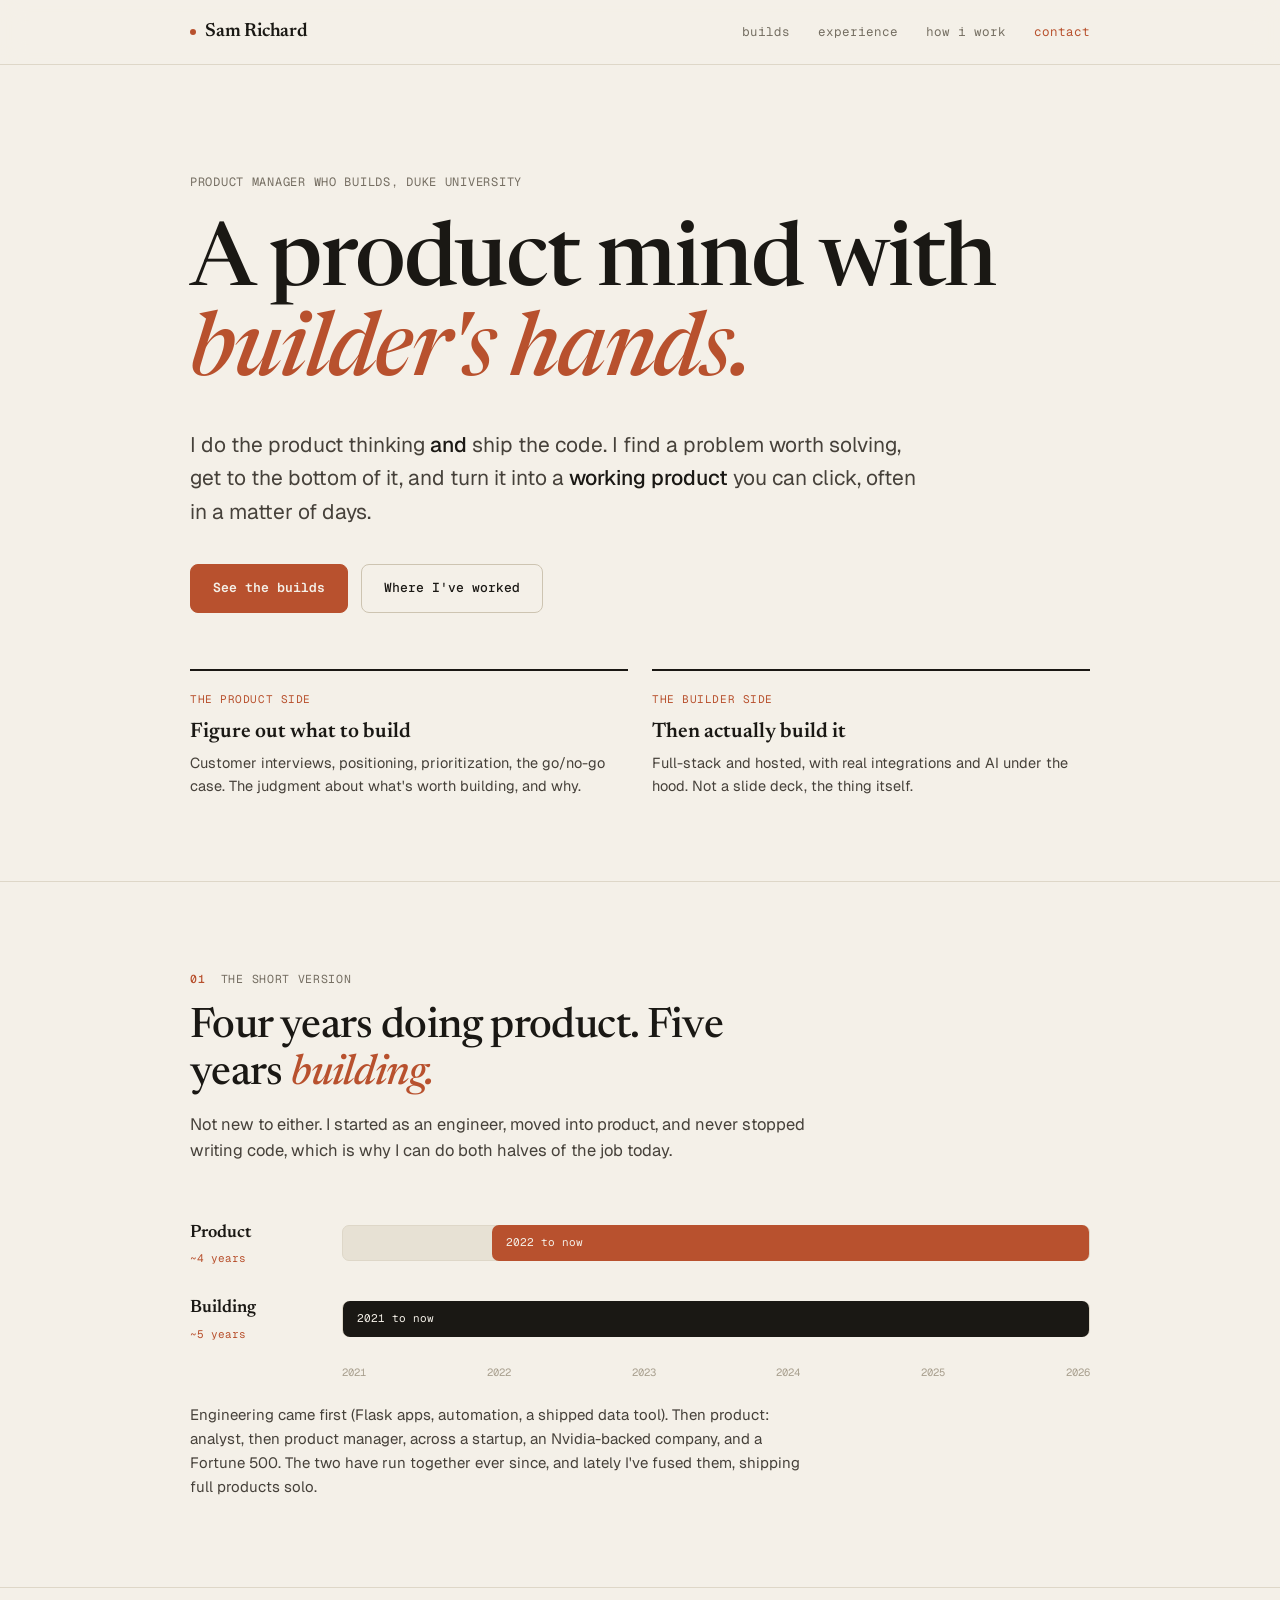
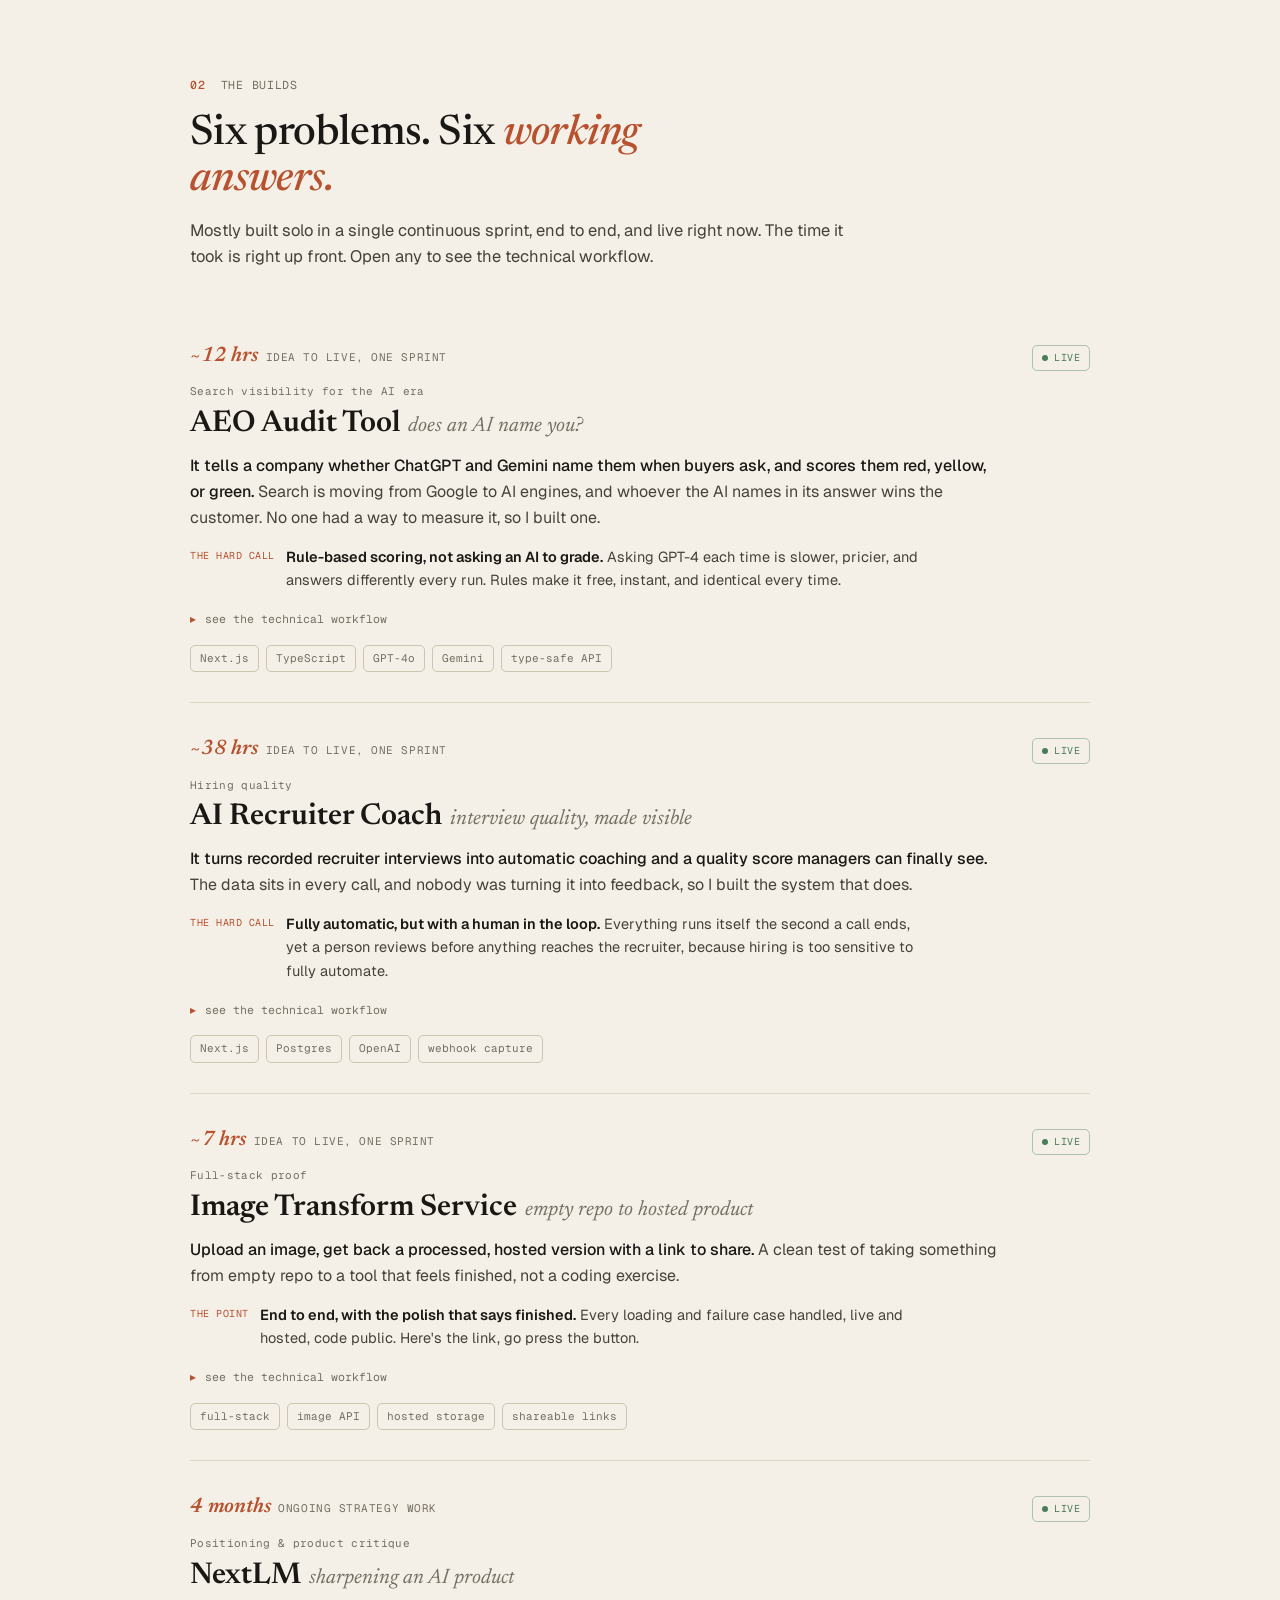
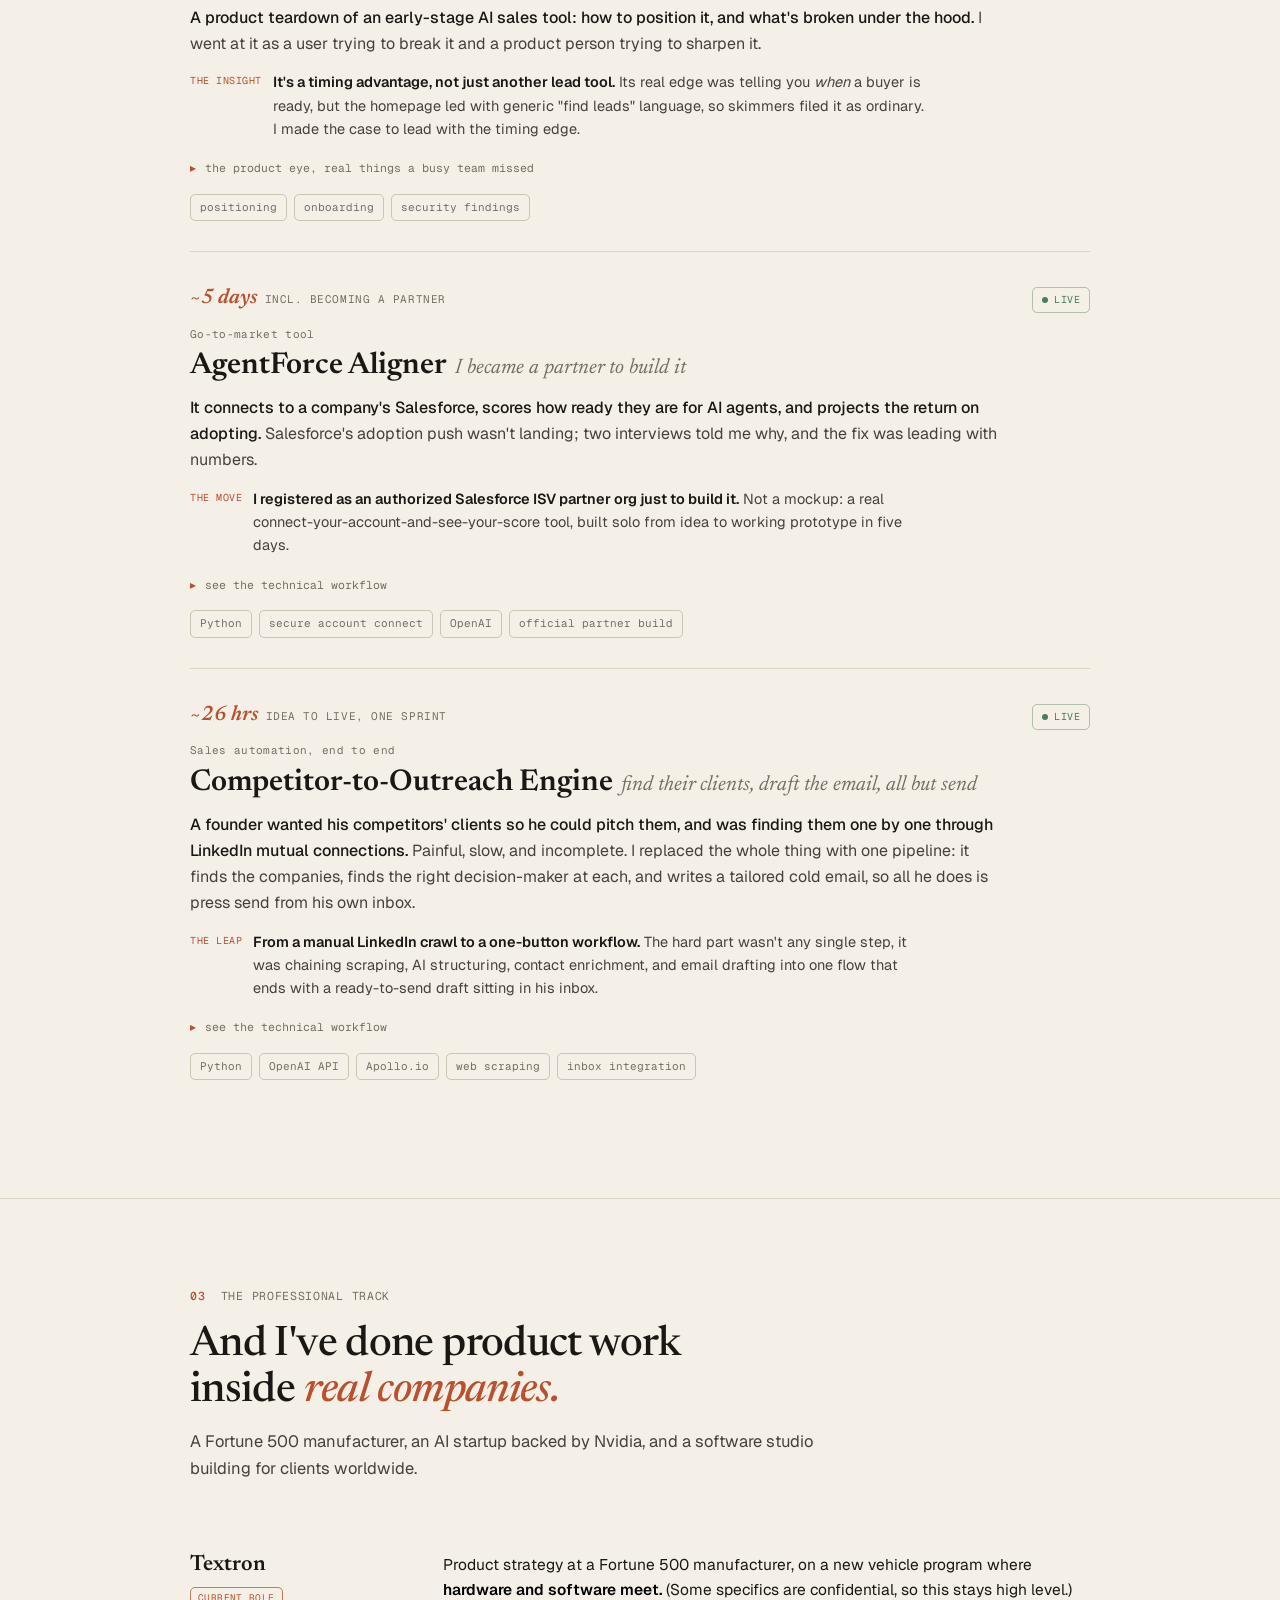
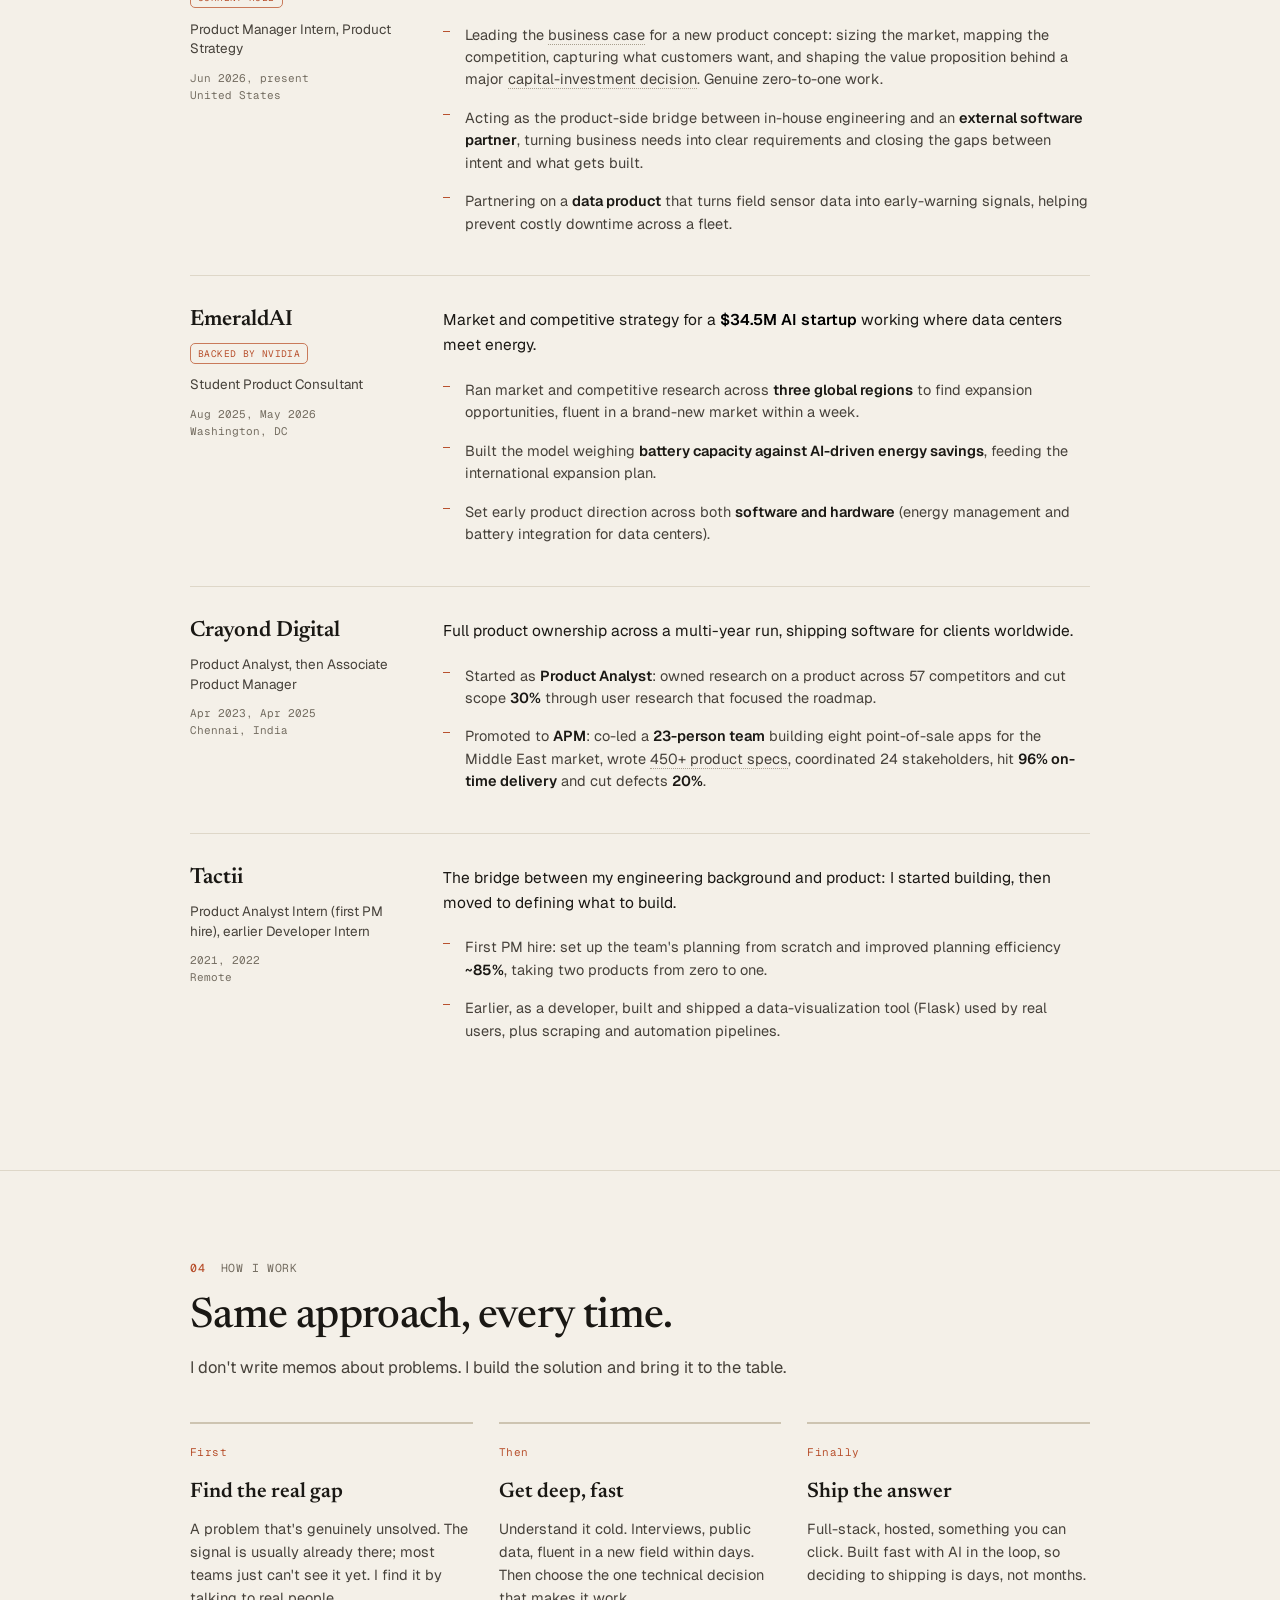
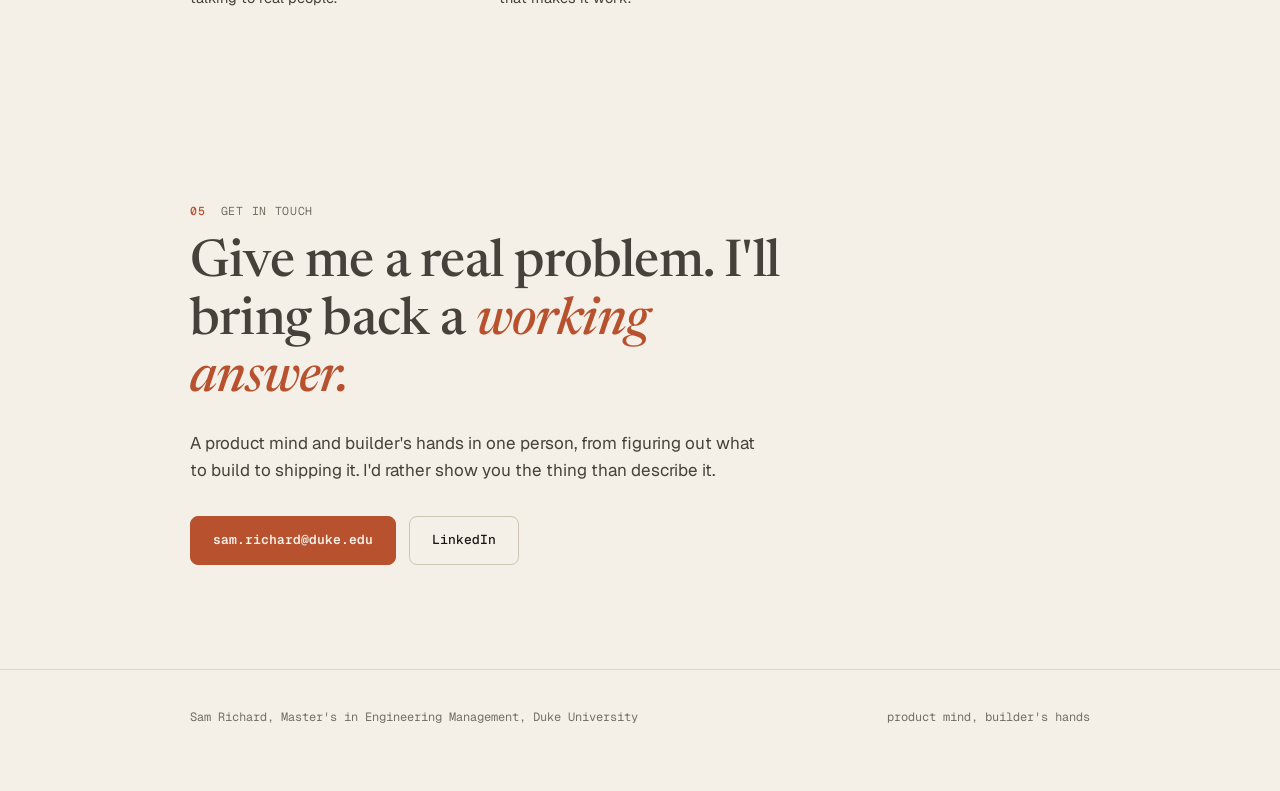
==== sam-richard-builder.html @ 9f4f3ede "Updated portfolio website" ====
<!DOCTYPE html>
<html lang="en">
<head>
<meta charset="UTF-8" />
<meta name="viewport" content="width=device-width, initial-scale=1.0" />
<title>Sam Richard, product mind, builder's hands</title>
<link rel="preconnect" href="https://fonts.googleapis.com">
<link rel="preconnect" href="https://fonts.gstatic.com" crossorigin>
<link href="https://fonts.googleapis.com/css2?family=Newsreader:ital,opsz,wght@0,6..72,400;0,6..72,500;0,6..72,600;1,6..72,400;1,6..72,500&family=Geist:wght@300;400;450;500;600&family=Geist+Mono:wght@400;500&display=swap" rel="stylesheet">
<style>
  :root{
    /* warm paper ground, near-black ink, one accent */
    --paper:#F4F0E8;
    --paper-1:#EFEAE0;
    --paper-2:#E7E1D4;
    --card:#FBF8F2;
    --line:#DED7C8;
    --line-2:#CDC4B1;
    --ink:#1A1814;
    --ink-2:#46413A;
    --ink-3:#756E62;
    --ink-4:#A89F8E;
    /* the one accent: deep terracotta/sienna, warm but serious */
    --acc:#B8512E;
    --acc-2:#9C4426;
    --acc-soft:#C97A5A;
    --ok:#4A7C59;
    --serif:'Newsreader',Georgia,serif;
    --sans:'Geist',system-ui,sans-serif;
    --mono:'Geist Mono',ui-monospace,monospace;
  }
  *{box-sizing:border-box;margin:0;padding:0;}
  html{scroll-behavior:smooth;-webkit-text-size-adjust:100%;}
  body{background:var(--paper);color:var(--ink);font-family:var(--sans);font-weight:400;line-height:1.6;
    -webkit-font-smoothing:antialiased;overflow-x:hidden;}
  a{color:inherit;text-decoration:none;}
  ::selection{background:var(--acc);color:var(--paper);}
  .wrap{max-width:980px;margin:0 auto;padding:0 40px;}
  @media(max-width:640px){.wrap{padding:0 24px;}}

  /* nav */
  nav.bar{position:sticky;top:0;z-index:40;backdrop-filter:blur(12px);
    background:rgba(244,240,232,.8);border-bottom:1px solid var(--line);}
  nav.bar .wrap{display:flex;align-items:center;justify-content:space-between;height:64px;}
  .logo{font-family:var(--serif);font-size:19px;font-weight:600;letter-spacing:-.01em;display:flex;gap:9px;align-items:center;}
  .logo .p{width:6px;height:6px;border-radius:50%;background:var(--acc);}
  .navr{display:flex;gap:28px;font-family:var(--mono);font-size:12.5px;color:var(--ink-3);}
  .navr a{transition:.2s;}.navr a:hover{color:var(--ink);}
  .navr a.cta{color:var(--acc);}
  @media(max-width:640px){.navr a:not(.cta){display:none;}}

  /* hero */
  .hero{padding:108px 0 84px;}
  .kick{font-family:var(--mono);font-size:12px;letter-spacing:.06em;color:var(--ink-3);text-transform:uppercase;margin-bottom:28px;}
  h1.head{font-family:var(--serif);font-weight:500;font-size:clamp(46px,7.6vw,88px);line-height:1.02;
    letter-spacing:-.02em;margin-bottom:28px;max-width:16ch;}
  h1.head em{font-style:italic;color:var(--acc);font-weight:500;}
  .lede{font-size:clamp(17px,2.1vw,21px);color:var(--ink-2);max-width:52ch;line-height:1.6;margin-bottom:36px;}
  .lede b{color:var(--ink);font-weight:500;}
  .cta{display:flex;gap:13px;flex-wrap:wrap;}
  .btn{font-family:var(--mono);font-size:13px;font-weight:500;padding:13px 22px;border-radius:8px;
    border:1px solid var(--line-2);color:var(--ink);background:transparent;transition:.18s;display:inline-flex;gap:8px;align-items:center;}
  .btn:hover{border-color:var(--ink);}
  .btn.p{background:var(--acc);color:var(--paper);border-color:var(--acc);font-weight:600;}
  .btn.p:hover{background:var(--acc-2);}

  /* identity duo */
  .duo{margin-top:56px;display:grid;grid-template-columns:1fr 1fr;gap:24px;}
  .duo .d{padding-top:20px;border-top:2px solid var(--ink);}
  .duo .d .lab{font-family:var(--mono);font-size:11px;letter-spacing:.05em;text-transform:uppercase;color:var(--acc);margin-bottom:11px;}
  .duo .d h3{font-family:var(--serif);font-size:21px;font-weight:600;margin-bottom:7px;line-height:1.2;}
  .duo .d p{color:var(--ink-2);font-size:14.5px;line-height:1.55;}
  @media(max-width:600px){.duo{grid-template-columns:1fr;gap:28px;}}

  /* sections */
  section.S{padding:88px 0;border-top:1px solid var(--line);}
  .eye{font-family:var(--mono);font-size:11.5px;letter-spacing:.06em;text-transform:uppercase;color:var(--ink-3);margin-bottom:16px;}
  .eye b{color:var(--acc);font-weight:500;}
  .stt{font-family:var(--serif);font-size:clamp(28px,4vw,42px);line-height:1.1;letter-spacing:-.015em;margin-bottom:14px;max-width:22ch;font-weight:500;}
  .stt em{font-style:italic;color:var(--acc);}
  .ssub{color:var(--ink-2);max-width:60ch;font-size:16.5px;line-height:1.6;}

  /* builds, cut hard */
  .plist{margin-top:40px;}
  .proj{padding:30px 0;border-top:1px solid var(--line);}
  .proj:first-child{border-top:none;}
  .phead{display:flex;justify-content:space-between;align-items:baseline;gap:18px;margin-bottom:12px;}
  .phead .l{min-width:0;}
  .pcat{font-family:var(--mono);font-size:11px;color:var(--ink-3);letter-spacing:.03em;margin-bottom:7px;}
  .ptitle{font-family:var(--serif);font-size:clamp(23px,2.8vw,30px);font-weight:600;line-height:1.1;}
  .ptitle .tag{font-style:italic;font-weight:400;color:var(--ink-3);font-size:.7em;margin-left:8px;}
  .pstat{font-family:var(--mono);font-size:10px;letter-spacing:.05em;color:var(--ok);white-space:nowrap;
    border:1px solid rgba(74,124,89,.4);border-radius:5px;padding:4px 9px;display:inline-flex;gap:6px;align-items:center;flex-shrink:0;}
  .pstat .dot{width:6px;height:6px;border-radius:50%;background:var(--ok);}

  .spark{font-size:16px;line-height:1.62;color:var(--ink-2);margin-bottom:14px;max-width:74ch;}
  .spark b{color:var(--ink);font-weight:500;}
  .proofline{font-size:14.5px;line-height:1.6;color:var(--ink-2);max-width:74ch;display:flex;gap:11px;}
  .proofline .k{font-family:var(--mono);font-size:10px;letter-spacing:.05em;text-transform:uppercase;color:var(--acc);white-space:nowrap;padding-top:3px;flex-shrink:0;}
  .proofline b{color:var(--ink);font-weight:600;}

  details.more{margin-top:14px;}
  details.more summary{list-style:none;cursor:pointer;font-family:var(--mono);font-size:11.5px;color:var(--ink-3);display:inline-flex;gap:9px;align-items:center;user-select:none;transition:color .15s;}
  details.more summary:hover{color:var(--acc);}
  details.more summary::-webkit-details-marker{display:none;}
  details.more .car{color:var(--acc);transition:.2s;}details.more[open] .car{transform:rotate(90deg);}
  details.more .in{padding:14px 0 4px;max-width:74ch;}
  details.more ul{list-style:none;}
  details.more li{position:relative;padding:7px 0 7px 20px;color:var(--ink-2);font-size:14px;line-height:1.55;}
  details.more li::before{content:"";position:absolute;left:0;top:14px;width:7px;height:1px;background:var(--acc);}
  details.more li b{color:var(--ink);font-weight:500;}
  .chips{display:flex;flex-wrap:wrap;gap:7px;margin-top:14px;}
  .chip{font-family:var(--mono);font-size:11px;color:var(--ink-3);border:1px solid var(--line-2);border-radius:5px;padding:4px 9px;}

  /* experience */
  .xp{margin-top:40px;}
  .xrow{display:grid;grid-template-columns:215px 1fr;gap:38px;padding:32px 0;border-top:1px solid var(--line);}
  .xrow:first-child{border-top:none;}
  .xleft .co{font-family:var(--serif);font-size:22px;font-weight:600;line-height:1.15;}
  .xleft .b2{display:inline-block;font-family:var(--mono);font-size:9.5px;letter-spacing:.04em;color:var(--acc);
    border:1px solid var(--acc-soft);border-radius:5px;padding:2px 7px;margin-top:9px;}
  .xleft .role{color:var(--ink-2);font-size:13.5px;margin-top:11px;line-height:1.45;}
  .xleft .meta{font-family:var(--mono);font-size:11px;color:var(--ink-3);margin-top:11px;line-height:1.55;}
  .xright .desc{color:var(--ink);font-size:15.5px;line-height:1.6;margin-bottom:13px;}
  .xright .desc b{color:#000;font-weight:600;}
  .xright ul{list-style:none;}
  .xright li{position:relative;padding:8px 0 8px 22px;color:var(--ink-2);font-size:14.5px;line-height:1.55;}
  .xright li::before{content:"";position:absolute;left:0;top:15px;width:7px;height:1px;background:var(--acc);}
  .xright li b{color:var(--ink);font-weight:600;}
  @media(max-width:680px){.xrow{grid-template-columns:1fr;gap:14px;}}

  /* approach */
  .how{display:grid;grid-template-columns:repeat(3,1fr);gap:26px;margin-top:42px;}
  .hc{padding-top:20px;border-top:2px solid var(--line-2);}
  .hc .st{font-family:var(--mono);font-size:11px;color:var(--acc);letter-spacing:.04em;margin-bottom:14px;}
  .hc h4{font-family:var(--serif);font-size:21px;font-weight:600;margin-bottom:9px;}
  .hc p{color:var(--ink-2);font-size:14.5px;line-height:1.58;}
  @media(max-width:760px){.how{grid-template-columns:1fr;gap:28px;}}

  /* closer */
  .closer{padding:104px 0;}
  .closer .big{font-family:var(--serif);font-size:clamp(30px,4.6vw,52px);line-height:1.1;letter-spacing:-.015em;max-width:20ch;margin-bottom:22px;font-weight:500;}
  .closer .big em{font-style:italic;color:var(--acc);}
  .closer p{color:var(--ink-2);max-width:52ch;font-size:17px;line-height:1.6;margin-bottom:32px;}
  footer{padding:38px 0 64px;border-top:1px solid var(--line);}
  footer .wrap{display:flex;justify-content:space-between;flex-wrap:wrap;gap:12px;font-family:var(--mono);font-size:12px;color:var(--ink-3);}

  /* build-time metric lead */
  .buildtime{font-family:var(--mono);font-size:11px;letter-spacing:.04em;display:inline-flex;align-items:baseline;gap:8px;margin-bottom:10px;}
  .buildtime .big{font-family:var(--serif);font-size:21px;font-weight:600;color:var(--acc);font-style:italic;letter-spacing:-.01em;}
  .buildtime .lbl{color:var(--ink-3);text-transform:uppercase;letter-spacing:.05em;}

  /* technical workflow inside 'more' */
  .wf{margin:4px 0;}
  .wf .wfh{font-family:var(--mono);font-size:10px;letter-spacing:.06em;text-transform:uppercase;color:var(--ink-3);margin-bottom:13px;}
  .wfstep{display:grid;grid-template-columns:22px 1fr;gap:13px;position:relative;padding-bottom:15px;}
  .wfstep:last-child{padding-bottom:0;}
  .wfstep .nn{font-family:var(--mono);font-size:11px;color:var(--acc);padding-top:1px;}
  .wfstep::before{content:"";position:absolute;left:6px;top:18px;bottom:0;width:1px;background:var(--line-2);}
  .wfstep:last-child::before{display:none;}
  .wfstep .wt{font-size:13.5px;line-height:1.52;color:var(--ink-2);}
  .wfstep .wt b{color:var(--ink);font-weight:600;}
  .wfstep .wt code{font-family:var(--mono);font-size:12px;background:var(--paper-2);padding:1px 5px;border-radius:4px;color:var(--ink);}

  /* product / builder timeline */
  .tl{margin-top:42px;}
  .tlrow{display:grid;grid-template-columns:128px 1fr;gap:24px;align-items:center;padding:13px 0;}
  .tlrow .tlab{font-family:var(--serif);font-size:18px;font-weight:600;}
  .tlrow .tlab .yr{display:block;font-family:var(--mono);font-size:11px;color:var(--acc);font-weight:400;margin-top:3px;}
  .tlbar{position:relative;height:36px;background:var(--paper-2);border:1px solid var(--line);border-radius:7px;}
  .tlfill{position:absolute;top:-1px;bottom:-1px;border-radius:7px;display:flex;align-items:center;padding:0 14px;
    font-family:var(--mono);font-size:11px;color:var(--paper);white-space:nowrap;}
  .tlfill.prod{background:var(--acc);}
  .tlfill.build{background:var(--ink);}
  .tlaxis{display:grid;grid-template-columns:128px 1fr;gap:24px;margin-top:8px;}
  .tlaxis .yrs{display:flex;justify-content:space-between;font-family:var(--mono);font-size:10.5px;color:var(--ink-4);}
  .tlnote{margin-top:22px;color:var(--ink-2);font-size:15px;line-height:1.6;max-width:62ch;}
  .tlnote b{color:var(--ink);font-weight:600;}
  @media(max-width:560px){.tlrow,.tlaxis{grid-template-columns:74px 1fr;gap:14px;}.tlrow .tlab{font-size:15px;}}

  /* jargon tooltip */
  .jt{border-bottom:1px dotted var(--ink-4);cursor:help;position:relative;}
  .jt .pop{position:absolute;bottom:140%;left:50%;transform:translateX(-50%) translateY(4px);
    background:var(--ink);color:var(--paper);border-radius:8px;padding:9px 12px;
    font-family:var(--sans);font-size:12.5px;line-height:1.45;width:230px;
    opacity:0;visibility:hidden;transition:.18s;z-index:20;box-shadow:0 12px 30px -10px rgba(0,0,0,.3);text-transform:none;letter-spacing:normal;font-weight:400;}
  .jt:hover .pop,.jt:focus .pop{opacity:1;visibility:visible;transform:translateX(-50%) translateY(0);}
  .jt .pop::after{content:"";position:absolute;top:100%;left:50%;transform:translateX(-50%);border:6px solid transparent;border-top-color:var(--ink);}

  .rv{opacity:0;transform:translateY(16px);transition:.7s cubic-bezier(.2,.7,.2,1);}
  .rv.in{opacity:1;transform:none;}
  @media(prefers-reduced-motion:reduce){.rv{opacity:1;transform:none;transition:none;}html{scroll-behavior:auto;}}
  :focus-visible{outline:2px solid var(--acc);outline-offset:3px;border-radius:4px;}
</style>
</head>
<body>

<nav class="bar">
  <div class="wrap">
    <div class="logo"><span class="p"></span>Sam Richard</div>
    <div class="navr">
      <a href="#work">builds</a><a href="#experience">experience</a><a href="#approach">how i work</a><a class="cta" href="#contact">contact</a>
    </div>
  </div>
</nav>

<header class="hero">
  <div class="wrap">
    <div class="kick">Product manager who builds, Duke University</div>
    <h1 class="head">A product mind with <em>builder's hands.</em></h1>
    <p class="lede">I do the product thinking <b>and</b> ship the code. I find a problem worth solving, get to the bottom of it, and turn it into a <b>working product</b> you can click, often in a matter of days.</p>
    <div class="cta">
      <a class="btn p" href="#work">See the builds</a>
      <a class="btn" href="#experience">Where I've worked</a>
    </div>
    <div class="duo">
      <div class="d">
        <div class="lab">The product side</div>
        <h3>Figure out what to build</h3>
        <p>Customer interviews, positioning, prioritization, the go/no-go case. The judgment about what's worth building, and why.</p>
      </div>
      <div class="d">
        <div class="lab">The builder side</div>
        <h3>Then actually build it</h3>
        <p>Full-stack and hosted, with real integrations and AI under the hood. Not a slide deck, the thing itself.</p>
      </div>
    </div>
  </div>
</header>

<!-- TIMELINE -->
<section class="S" id="timeline">
  <div class="wrap">
    <div class="eye"><b>01</b> &nbsp;The short version</div>
    <h2 class="stt rv">Four years doing product. Five years <em>building.</em></h2>
    <p class="ssub rv">Not new to either. I started as an engineer, moved into product, and never stopped writing code, which is why I can do both halves of the job today.</p>
    <div class="tl rv">
      <div class="tlrow">
        <div class="tlab">Product<span class="yr">~4 years</span></div>
        <div class="tlbar"><div class="tlfill prod" style="left:20%;right:0;">2022 to now</div></div>
      </div>
      <div class="tlrow">
        <div class="tlab">Building<span class="yr">~5 years</span></div>
        <div class="tlbar"><div class="tlfill build" style="left:0;right:0;">2021 to now</div></div>
      </div>
      <div class="tlaxis">
        <div></div>
        <div class="yrs"><span>2021</span><span>2022</span><span>2023</span><span>2024</span><span>2025</span><span>2026</span></div>
      </div>
    </div>
    <p class="tlnote rv">Engineering came first (Flask apps, automation, a shipped data tool). Then product: analyst, then product manager, across a startup, an Nvidia-backed company, and a Fortune 500. The two have run together ever since, and lately I've fused them, shipping full products solo.</p>
  </div>
</section>

<!-- BUILDS -->
<section class="S" id="work">
  <div class="wrap">
    <div class="eye"><b>02</b> &nbsp;The builds</div>
    <h2 class="stt rv">Six problems. Six <em>working answers.</em></h2>
    <p class="ssub rv">Mostly built solo in a single continuous sprint, end to end, and live right now. The time it took is right up front. Open any to see the technical workflow.</p>

    <div class="plist">

      <div class="proj rv">
        <div class="phead">
          <div class="l">
            <div class="buildtime"><span class="big">~12 hrs</span><span class="lbl">idea to live, one sprint</span></div>
            <div class="pcat">Search visibility for the AI era</div>
            <div class="ptitle">AEO Audit Tool<span class="tag">does an AI name you?</span></div>
          </div>
          <span class="pstat"><span class="dot"></span>LIVE</span>
        </div>
        <p class="spark"><b>It tells a company whether ChatGPT and Gemini name them when buyers ask, and scores them red, yellow, or green.</b> Search is moving from Google to AI engines, and whoever the AI names in its answer wins the customer. No one had a way to measure it, so I built one.</p>
        <p class="proofline"><span class="k">The hard call</span><span><b>Rule-based scoring, not asking an AI to grade.</b> Asking GPT-4 each time is slower, pricier, and answers differently every run. Rules make it free, instant, and identical every time.</span></p>
        <details class="more"><summary><span class="car">&#9656;</span>see the technical workflow</summary><div class="in">
          <div class="wf">
            <div class="wfh">How a scan runs, end to end</div>
            <div class="wfstep"><span class="nn">01</span><span class="wt"><b>Take a real buying question</b> like "best office space platform in SF" and fan it out to both AI engines at once.</span></div>
            <div class="wfstep"><span class="nn">02</span><span class="wt"><b>Call GPT-4o and Gemini in parallel,</b> each with live web access, so total time is the slower of the two (~8s), not the sum (~16s).</span></div>
            <div class="wfstep"><span class="nn">03</span><span class="wt"><b>Score each answer with rules,</b> matching company names, addresses, and pricing against curated lists and patterns. Zero AI cost, millisecond result, identical every run.</span></div>
            <div class="wfstep"><span class="nn">04</span><span class="wt"><b>Parse the page's hidden <span class="jt">structured data<span class="pop">The machine-readable labels in a page's code that tell an AI what a business is and sells. Most sites get this wrong.</span></span></b> from raw HTML, tolerating broken markup instead of crashing, to see what an AI engine can actually read.</span></div>
            <div class="wfstep"><span class="nn">05</span><span class="wt"><b>Return a red / yellow / green scoreboard</b> plus the exact <code>&lt;head&gt;</code> code snippet to fix what's missing.</span></div>
          </div>
        </div></details>
        <div class="chips"><span class="chip">Next.js</span><span class="chip">TypeScript</span><span class="chip">GPT-4o</span><span class="chip">Gemini</span><span class="chip">type-safe API</span></div>
      </div>

      <div class="proj rv">
        <div class="phead">
          <div class="l">
            <div class="buildtime"><span class="big">~38 hrs</span><span class="lbl">idea to live, one sprint</span></div>
            <div class="pcat">Hiring quality</div>
            <div class="ptitle">AI Recruiter Coach<span class="tag">interview quality, made visible</span></div>
          </div>
          <span class="pstat"><span class="dot"></span>LIVE</span>
        </div>
        <p class="spark"><b>It turns recorded recruiter interviews into automatic coaching and a quality score managers can finally see.</b> The data sits in every call, and nobody was turning it into feedback, so I built the system that does.</p>
        <p class="proofline"><span class="k">The hard call</span><span><b>Fully automatic, but with a human in the loop.</b> Everything runs itself the second a call ends, yet a person reviews before anything reaches the recruiter, because hiring is too sensitive to fully automate.</span></p>
        <details class="more"><summary><span class="car">&#9656;</span>see the technical workflow</summary><div class="in">
          <div class="wf">
            <div class="wfh">From finished call to coaching</div>
            <div class="wfstep"><span class="nn">01</span><span class="wt"><b>A call ends and fires a webhook,</b> so the system reacts instantly with no manual upload.</span></div>
            <div class="wfstep"><span class="nn">02</span><span class="wt"><b>Pull the recording and transcribe it,</b> storing a timestamped transcript.</span></div>
            <div class="wfstep"><span class="nn">03</span><span class="wt"><b>Run an AI evaluation</b> for an interview score, strengths, and improvement areas, and flag any sensitive or non-compliant questions.</span></div>
            <div class="wfstep"><span class="nn">04</span><span class="wt"><b>Route to the hiring lead to review</b> before the recruiter sees it, then track how each recruiter improves over time.</span></div>
          </div>
        </div></details>
        <div class="chips"><span class="chip">Next.js</span><span class="chip">Postgres</span><span class="chip">OpenAI</span><span class="chip">webhook capture</span></div>
      </div>

      <div class="proj rv">
        <div class="phead">
          <div class="l">
            <div class="buildtime"><span class="big">~7 hrs</span><span class="lbl">idea to live, one sprint</span></div>
            <div class="pcat">Full-stack proof</div>
            <div class="ptitle">Image Transform Service<span class="tag">empty repo to hosted product</span></div>
          </div>
          <span class="pstat"><span class="dot"></span>LIVE</span>
        </div>
        <p class="spark"><b>Upload an image, get back a processed, hosted version with a link to share.</b> A clean test of taking something from empty repo to a tool that feels finished, not a coding exercise.</p>
        <p class="proofline"><span class="k">The point</span><span><b>End to end, with the polish that says finished.</b> Every loading and failure case handled, live and hosted, code public. Here's the link, go press the button.</span></p>
        <details class="more"><summary><span class="car">&#9656;</span>see the technical workflow</summary><div class="in">
          <div class="wf">
            <div class="wfh">Upload to shareable link</div>
            <div class="wfstep"><span class="nn">01</span><span class="wt"><b>Accept an image</b> (PNG, JPEG, or WEBP) with clear progress feedback.</span></div>
            <div class="wfstep"><span class="nn">02</span><span class="wt"><b>Run the pipeline:</b> automatic background removal, then a transform.</span></div>
            <div class="wfstep"><span class="nn">03</span><span class="wt"><b>Host the result and return a shareable URL,</b> with the option to regenerate, swap, or delete in-app.</span></div>
          </div>
        </div></details>
        <div class="chips"><span class="chip">full-stack</span><span class="chip">image API</span><span class="chip">hosted storage</span><span class="chip">shareable links</span></div>
      </div>

      <div class="proj rv">
        <div class="phead">
          <div class="l">
            <div class="buildtime"><span class="big">4 months</span><span class="lbl">ongoing strategy work</span></div>
            <div class="pcat">Positioning &amp; product critique</div>
            <div class="ptitle">NextLM<span class="tag">sharpening an AI product</span></div>
          </div>
          <span class="pstat"><span class="dot"></span>LIVE</span>
        </div>
        <p class="spark"><b>A product teardown of an early-stage AI sales tool: how to position it, and what's broken under the hood.</b> I went at it as a user trying to break it and a product person trying to sharpen it.</p>
        <p class="proofline"><span class="k">The insight</span><span><b>It's a timing advantage, not just another lead tool.</b> Its real edge was telling you <i>when</i> a buyer is ready, but the homepage led with generic "find leads" language, so skimmers filed it as ordinary. I made the case to lead with the timing edge.</span></p>
        <details class="more"><summary><span class="car">&#9656;</span>the product eye, real things a busy team missed</summary><div class="in"><ul>
          <li><b>Gated data leaking</b> out through an export path.</li>
          <li><b>A login flow reporting success</b> for email addresses that were never registered.</li>
          <li><b>Data that claimed to be current</b> but didn't match reality, all found by using the product carefully and writing it up clearly.</li>
        </ul></div></details>
        <div class="chips"><span class="chip">positioning</span><span class="chip">onboarding</span><span class="chip">security findings</span></div>
      </div>

      <div class="proj rv">
        <div class="phead">
          <div class="l">
            <div class="buildtime"><span class="big">~5 days</span><span class="lbl">incl. becoming a partner</span></div>
            <div class="pcat">Go-to-market tool</div>
            <div class="ptitle">AgentForce Aligner<span class="tag">I became a partner to build it</span></div>
          </div>
          <span class="pstat"><span class="dot"></span>LIVE</span>
        </div>
        <p class="spark"><b>It connects to a company's Salesforce, scores how ready they are for AI agents, and projects the return on adopting.</b> Salesforce's adoption push wasn't landing; two interviews told me why, and the fix was leading with numbers.</p>
        <p class="proofline"><span class="k">The move</span><span><b>I registered as an authorized Salesforce ISV partner org just to build it.</b> Not a mockup: a real connect-your-account-and-see-your-score tool, built solo from idea to working prototype in five days.</span></p>
        <details class="more"><summary><span class="car">&#9656;</span>see the technical workflow</summary><div class="in">
          <div class="wf">
            <div class="wfh">Connect to ROI projection</div>
            <div class="wfstep"><span class="nn">01</span><span class="wt"><b>A rep connects the company's Salesforce</b> with a secure account link in seconds.</span></div>
            <div class="wfstep"><span class="nn">02</span><span class="wt"><b>Read the org's data and score readiness,</b> surfacing exactly what's too messy for the AI to perform on.</span></div>
            <div class="wfstep"><span class="nn">03</span><span class="wt"><b>List the specific fixes</b> that would make the AI agents shine, then <b>project the ROI</b> of adopting so the decision leads with numbers.</span></div>
          </div>
        </div></details>
        <div class="chips"><span class="chip">Python</span><span class="chip">secure account connect</span><span class="chip">OpenAI</span><span class="chip">official partner build</span></div>
      </div>

      <div class="proj rv">
        <div class="phead">
          <div class="l">
            <div class="buildtime"><span class="big">~26 hrs</span><span class="lbl">idea to live, one sprint</span></div>
            <div class="pcat">Sales automation, end to end</div>
            <div class="ptitle">Competitor-to-Outreach Engine<span class="tag">find their clients, draft the email, all but send</span></div>
          </div>
          <span class="pstat"><span class="dot"></span>LIVE</span>
        </div>
        <p class="spark"><b>A founder wanted his competitors' clients so he could pitch them, and was finding them one by one through LinkedIn mutual connections.</b> Painful, slow, and incomplete. I replaced the whole thing with one pipeline: it finds the companies, finds the right decision-maker at each, and writes a tailored cold email, so all he does is press send from his own inbox.</p>
        <p class="proofline"><span class="k">The leap</span><span><b>From a manual LinkedIn crawl to a one-button workflow.</b> The hard part wasn't any single step, it was chaining scraping, AI structuring, contact enrichment, and email drafting into one flow that ends with a ready-to-send draft sitting in his inbox.</span></p>
        <details class="more"><summary><span class="car">&#9656;</span>see the technical workflow</summary><div class="in">
          <div class="wf">
            <div class="wfh">Competitor name to ready-to-send email</div>
            <div class="wfstep"><span class="nn">01</span><span class="wt"><b>Crawl a competitor's site and public footprint</b> and pull the raw content that hints at who their clients are.</span></div>
            <div class="wfstep"><span class="nn">02</span><span class="wt"><b>Use the OpenAI API to structure the mess</b> into clean target-company records, the step that turns scattered HTML into a real list.</span></div>
            <div class="wfstep"><span class="nn">03</span><span class="wt"><b>Find the right decision-maker with Apollo,</b> enriching each company with the exact person, their title, and a verified work email.</span></div>
            <div class="wfstep"><span class="nn">04</span><span class="wt"><b>Generate a tailored cold email per contact</b> with the OpenAI API, written to the specific person and company, not a template blast.</span></div>
            <div class="wfstep"><span class="nn">05</span><span class="wt"><b>Drop each draft straight into his inbox,</b> addressed and ready. The only human step left is pressing send.</span></div>
          </div>
        </div></details>
        <div class="chips"><span class="chip">Python</span><span class="chip">OpenAI API</span><span class="chip">Apollo.io</span><span class="chip">web scraping</span><span class="chip">inbox integration</span></div>
      </div>

    </div>
  </div>
</section>

<!-- EXPERIENCE -->
<section class="S" id="experience">
  <div class="wrap">
    <div class="eye"><b>03</b> &nbsp;The professional track</div>
    <h2 class="stt rv">And I've done product work inside <em>real companies.</em></h2>
    <p class="ssub rv">A Fortune 500 manufacturer, an AI startup backed by Nvidia, and a software studio building for clients worldwide.</p>

    <div class="xp">
      <div class="xrow rv">
        <div class="xleft">
          <div class="co">Textron</div>
          <div class="b2">CURRENT ROLE</div>
          <div class="role">Product Manager Intern, Product Strategy</div>
          <div class="meta">Jun 2026, present<br>United States</div>
        </div>
        <div class="xright">
          <p class="desc">Product strategy at a Fortune 500 manufacturer, on a new vehicle program where <b>hardware and software meet.</b> (Some specifics are confidential, so this stays high level.)</p>
          <ul>
            <li>Leading the <span class="jt">business case<span class="pop">A structured argument for whether the company should invest in building a product: market, competition, what customers want, and whether the numbers justify it.</span></span> for a new product concept: sizing the market, mapping the competition, capturing what customers want, and shaping the value proposition behind a major <span class="jt">capital-investment decision<span class="pop">Whether the company commits significant money to develop the product. The kind of call that needs evidence, not a hunch.</span></span>. Genuine zero-to-one work.</li>
            <li>Acting as the product-side bridge between in-house engineering and an <b>external software partner</b>, turning business needs into clear requirements and closing the gaps between intent and what gets built.</li>
            <li>Partnering on a <b>data product</b> that turns field sensor data into early-warning signals, helping prevent costly downtime across a fleet.</li>
          </ul>
        </div>
      </div>

      <div class="xrow rv">
        <div class="xleft">
          <div class="co">EmeraldAI</div>
          <div class="b2">BACKED BY NVIDIA</div>
          <div class="role">Student Product Consultant</div>
          <div class="meta">Aug 2025, May 2026<br>Washington, DC</div>
        </div>
        <div class="xright">
          <p class="desc">Market and competitive strategy for a <b>$34.5M AI startup</b> working where data centers meet energy.</p>
          <ul>
            <li>Ran market and competitive research across <b>three global regions</b> to find expansion opportunities, fluent in a brand-new market within a week.</li>
            <li>Built the model weighing <b>battery capacity against AI-driven energy savings</b>, feeding the international expansion plan.</li>
            <li>Set early product direction across both <b>software and hardware</b> (energy management and battery integration for data centers).</li>
          </ul>
        </div>
      </div>

      <div class="xrow rv">
        <div class="xleft">
          <div class="co">Crayond Digital</div>
          <div class="role">Product Analyst, then Associate Product Manager</div>
          <div class="meta">Apr 2023, Apr 2025<br>Chennai, India</div>
        </div>
        <div class="xright">
          <p class="desc">Full product ownership across a multi-year run, shipping software for clients worldwide.</p>
          <ul>
            <li>Started as <b>Product Analyst</b>: owned research on a product across 57 competitors and cut scope <b>30%</b> through user research that focused the roadmap.</li>
            <li>Promoted to <b>APM</b>: co-led a <b>23-person team</b> building eight point-of-sale apps for the Middle East market, wrote <span class="jt">450+ product specs<span class="pop">PRDs, BRDs, and MRDs: the documents that define what gets built, why, and for whom. The blueprints engineering works from.</span></span>, coordinated 24 stakeholders, hit <b>96% on-time delivery</b> and cut defects <b>20%</b>.</li>
          </ul>
        </div>
      </div>

      <div class="xrow rv">
        <div class="xleft">
          <div class="co">Tactii</div>
          <div class="role">Product Analyst Intern (first PM hire), earlier Developer Intern</div>
          <div class="meta">2021, 2022<br>Remote</div>
        </div>
        <div class="xright">
          <p class="desc">The bridge between my engineering background and product: I started building, then moved to defining what to build.</p>
          <ul>
            <li>First PM hire: set up the team's planning from scratch and improved planning efficiency <b>~85%</b>, taking two products from zero to one.</li>
            <li>Earlier, as a developer, built and shipped a data-visualization tool (Flask) used by real users, plus scraping and automation pipelines.</li>
          </ul>
        </div>
      </div>
    </div>
  </div>
</section>

<!-- APPROACH -->
<section class="S" id="approach">
  <div class="wrap">
    <div class="eye"><b>04</b> &nbsp;How I work</div>
    <h2 class="stt rv">Same approach, every time.</h2>
    <p class="ssub rv">I don't write memos about problems. I build the solution and bring it to the table.</p>
    <div class="how">
      <div class="hc rv"><div class="st">First</div><h4>Find the real gap</h4><p>A problem that's genuinely unsolved. The signal is usually already there; most teams just can't see it yet. I find it by talking to real people.</p></div>
      <div class="hc rv"><div class="st">Then</div><h4>Get deep, fast</h4><p>Understand it cold. Interviews, public data, fluent in a new field within days. Then choose the one technical decision that makes it work.</p></div>
      <div class="hc rv"><div class="st">Finally</div><h4>Ship the answer</h4><p>Full-stack, hosted, something you can click. Built fast with AI in the loop, so deciding to shipping is days, not months.</p></div>
    </div>
  </div>
</section>

<!-- CLOSER -->
<section class="closer" id="contact">
  <div class="wrap">
    <div class="eye"><b>05</b> &nbsp;Get in touch</div>
    <p class="big rv">Give me a real problem. I'll bring back a <em>working answer.</em></p>
    <p class="rv">A product mind and builder's hands in one person, from figuring out what to build to shipping it. I'd rather show you the thing than describe it.</p>
    <div class="cta rv">
      <a class="btn p" href="mailto:sam.richard@duke.edu">sam.richard@duke.edu</a>
      <a class="btn" href="https://www.linkedin.com/in/sam-richard/" target="_blank" rel="noopener">LinkedIn</a>
    </div>
  </div>
</section>

<footer><div class="wrap"><span>Sam Richard, Master's in Engineering Management, Duke University</span><span>product mind, builder's hands</span></div></footer>

<script>
  const io=new IntersectionObserver((es)=>{es.forEach(e=>{if(e.isIntersecting){e.target.classList.add('in');io.unobserve(e.target);}})},{threshold:.1});
  document.querySelectorAll('.rv').forEach(el=>io.observe(el));
  document.querySelectorAll('.jt').forEach(el=>el.setAttribute('tabindex','0'));
</script>
</body>
</html>
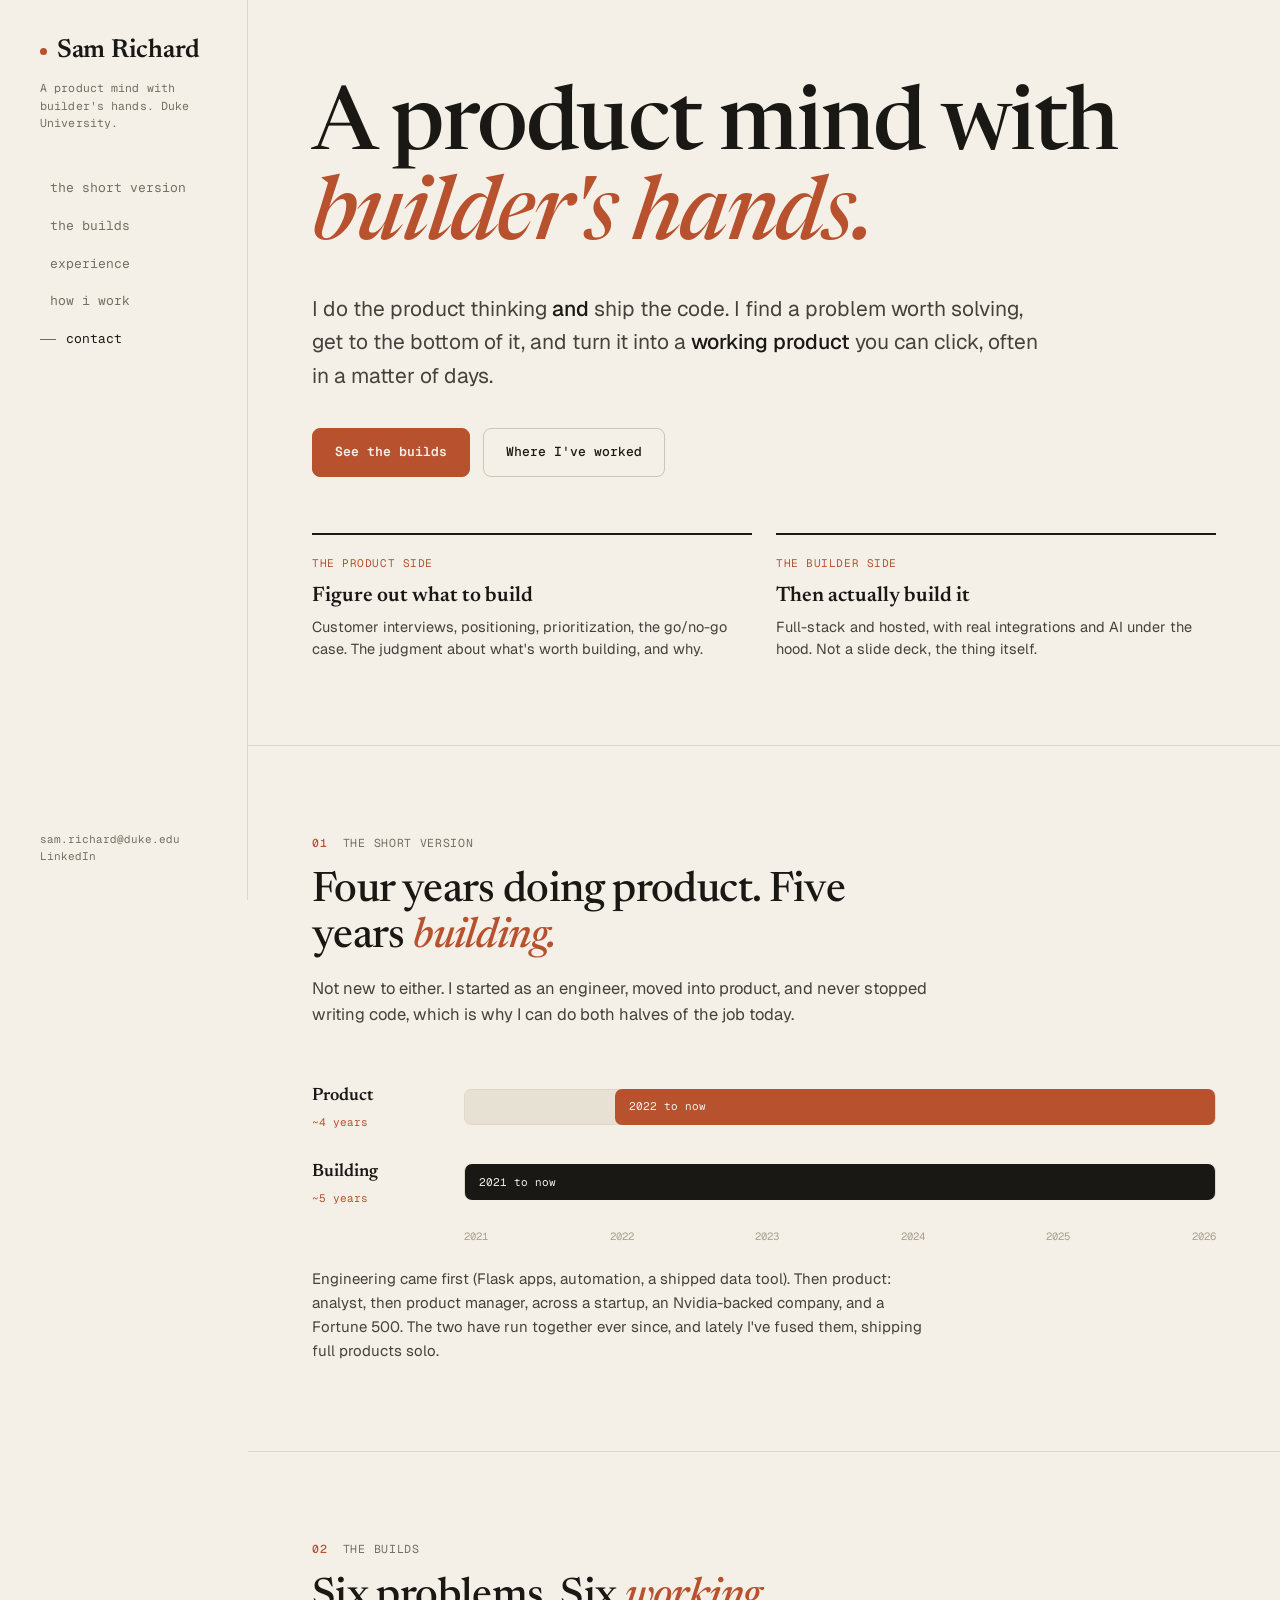
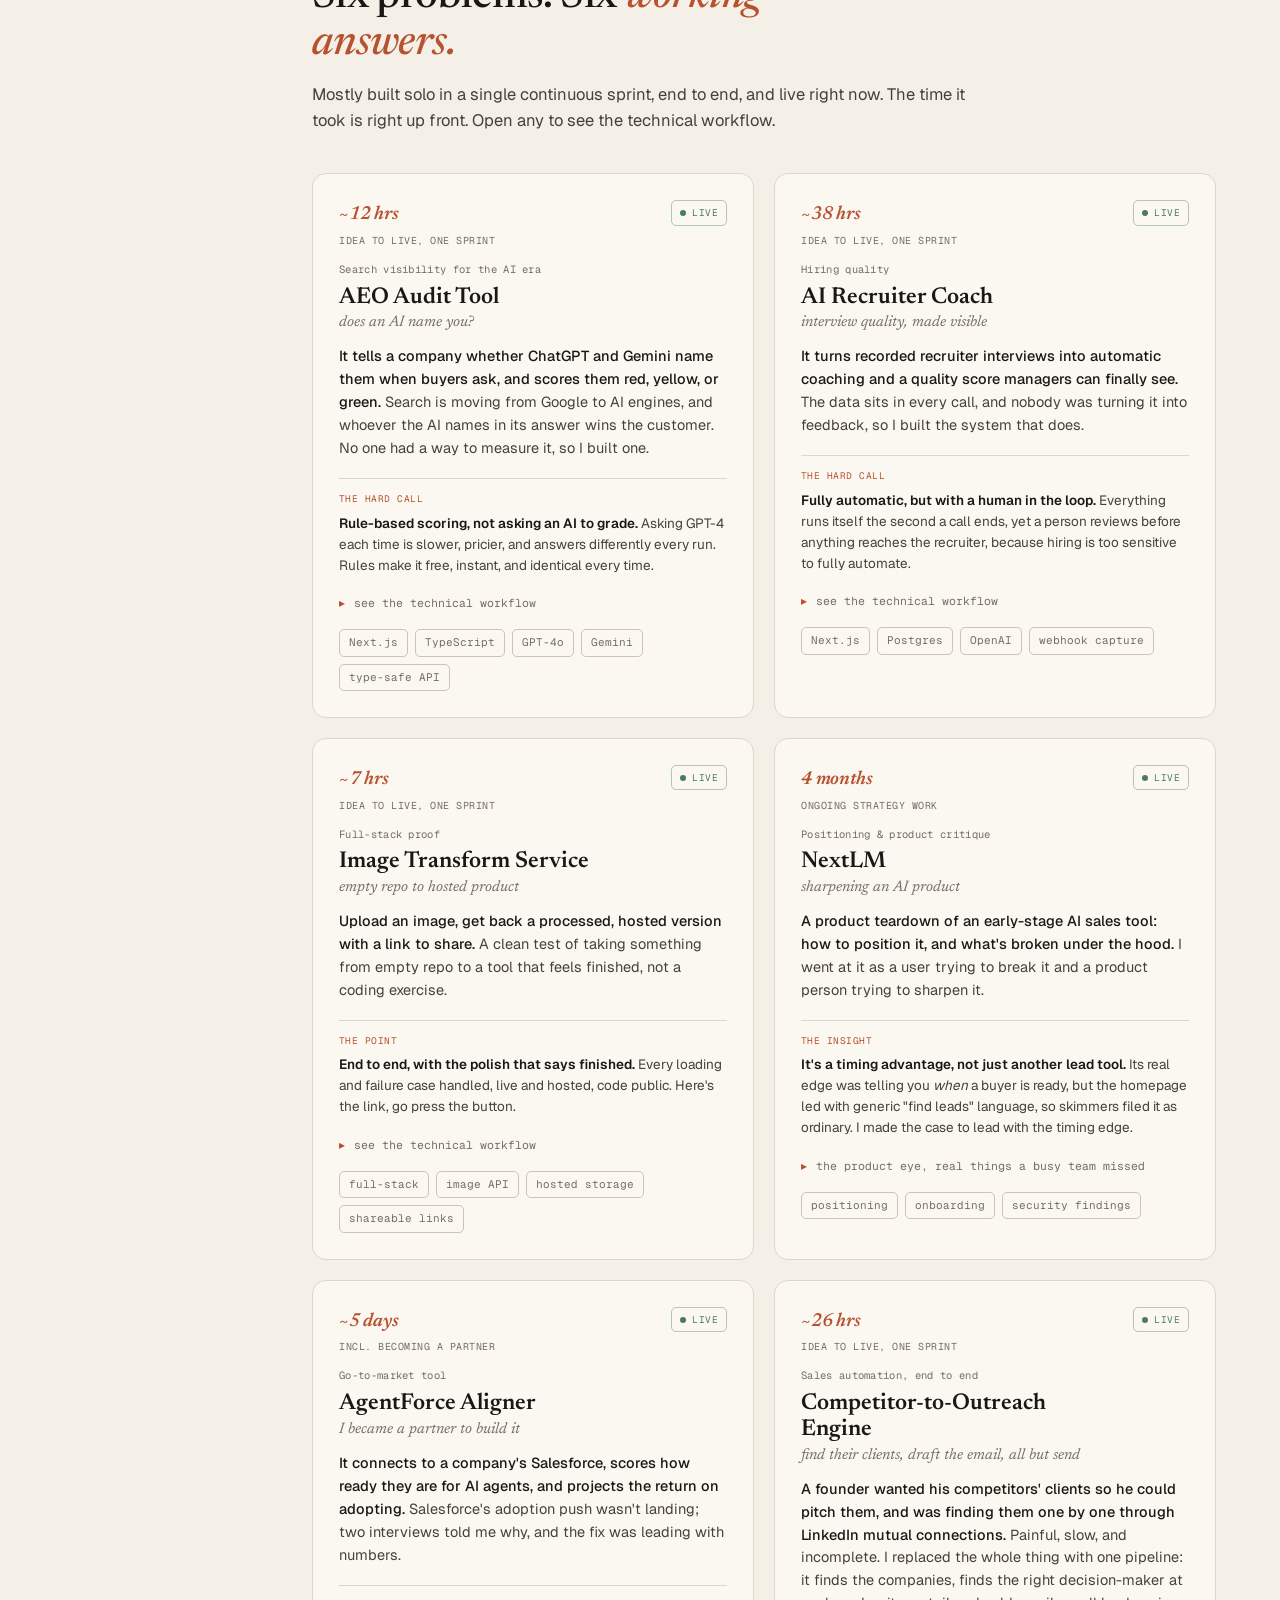
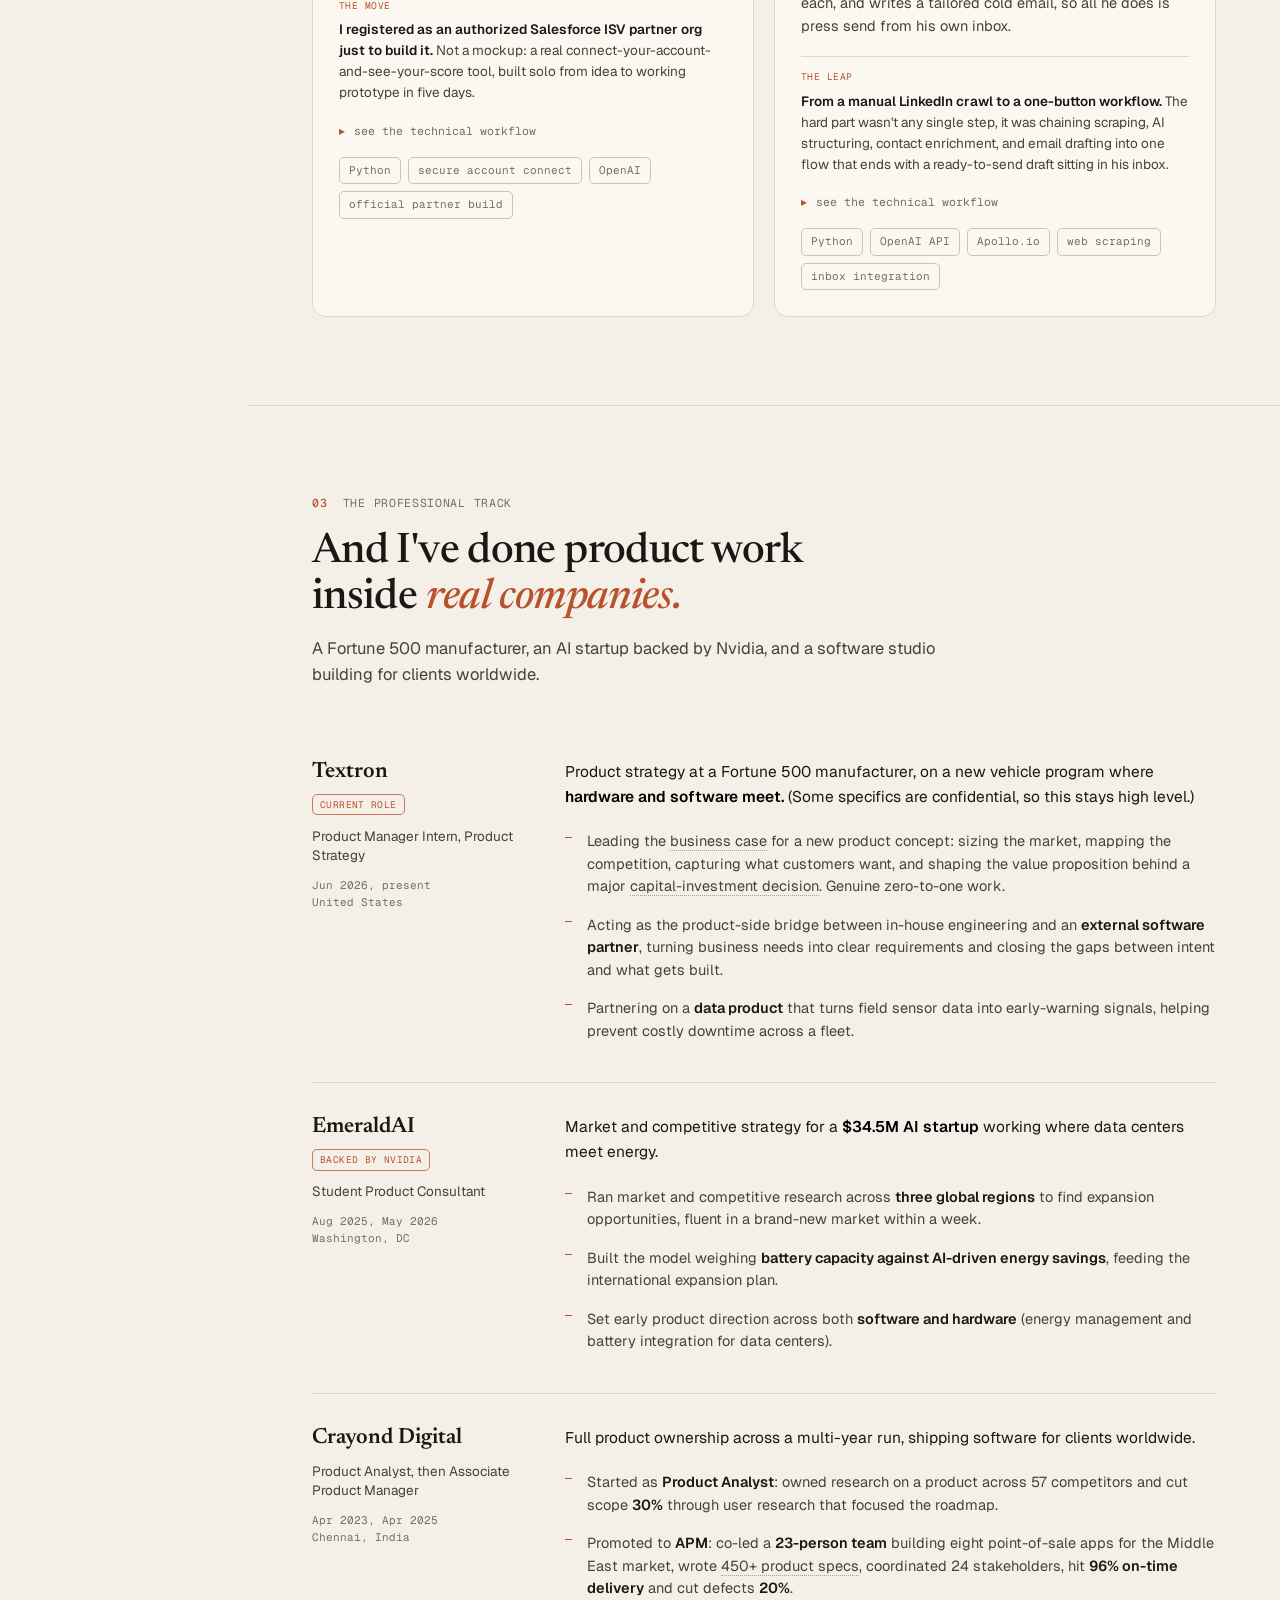
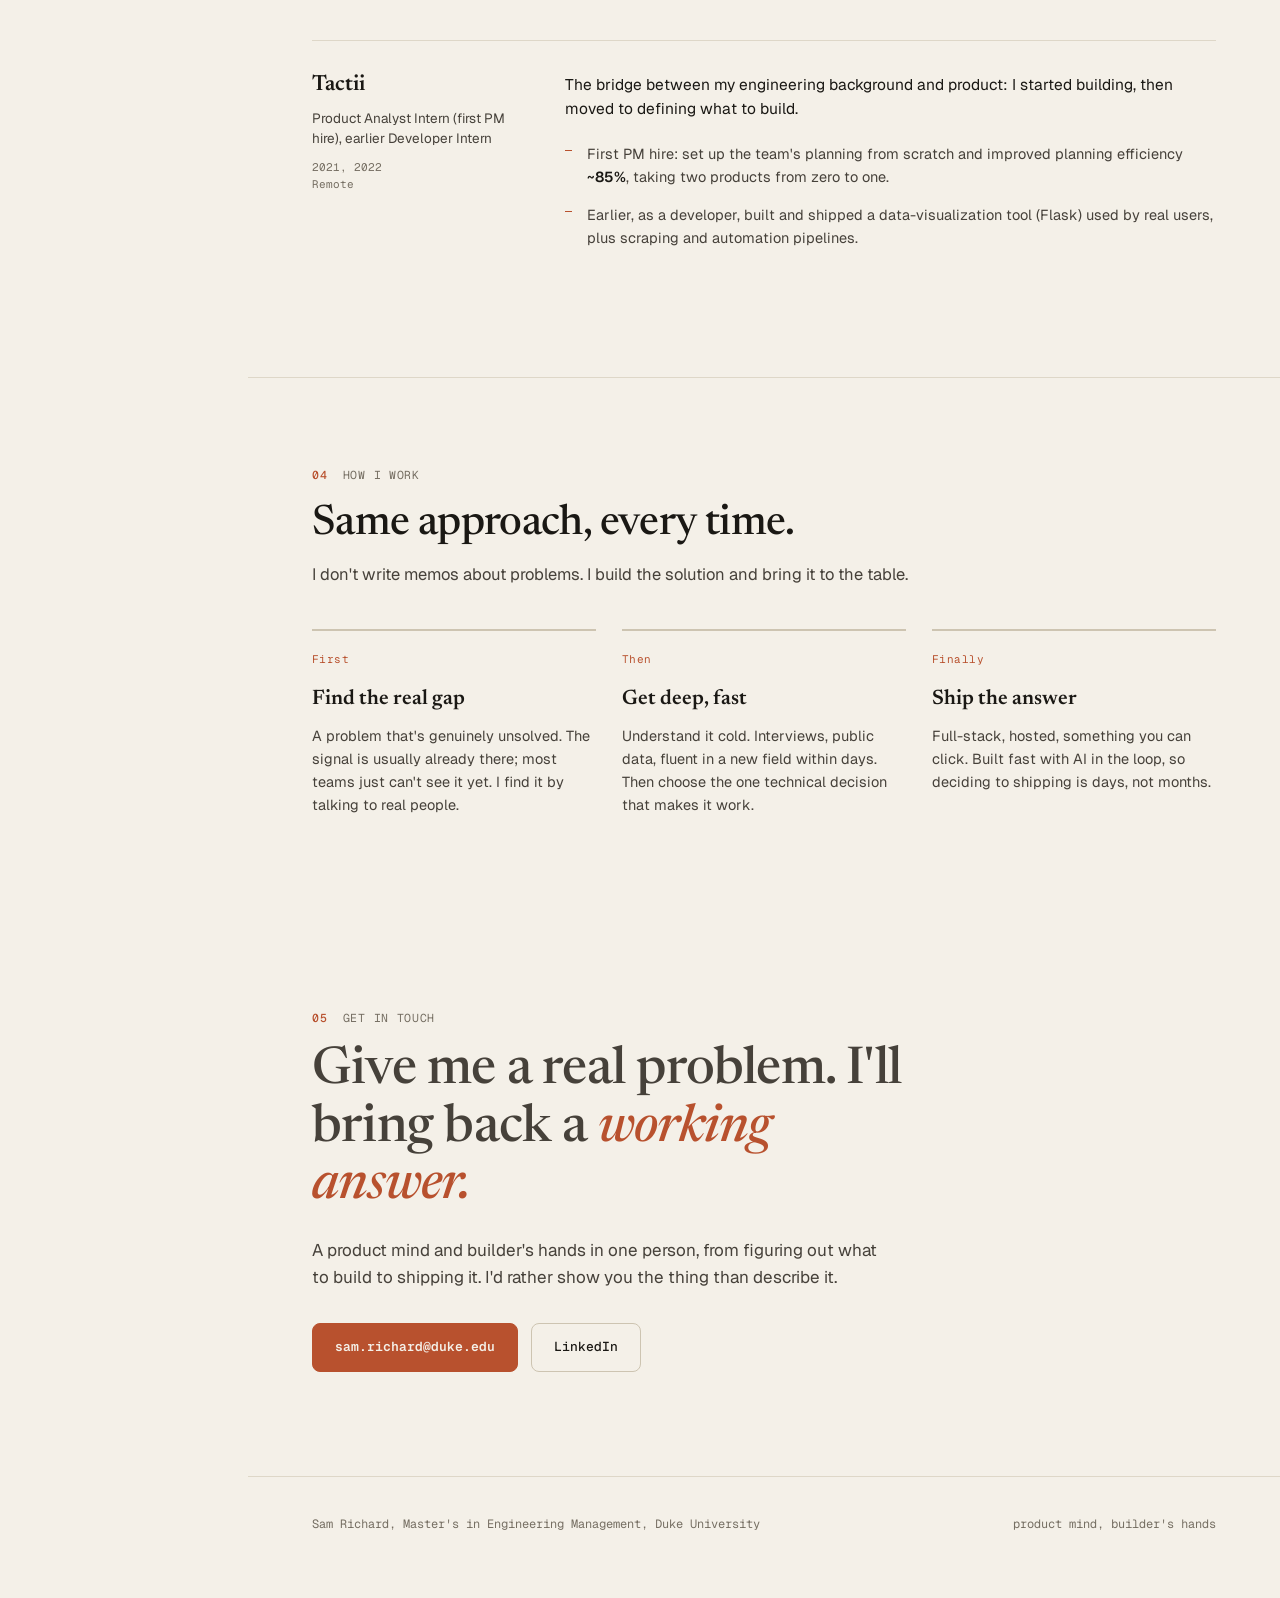
==== commit cd6b125b: "Make new site the homepage" ====
--- a/sam-richard-builder.html
+++ b/sam-richard-builder.html
@@ -4,6 +4,8 @@
 <meta charset="UTF-8" />
 <meta name="viewport" content="width=device-width, initial-scale=1.0" />
 <title>Sam Richard, product mind, builder's hands</title>
+<link rel="icon" type="image/svg+xml" href="[data-uri]">
+<meta name="description" content="Sam Richard, a product manager who builds. Six live products, shipped solo. Product strategy at Textron, EmeraldAI (backed by Nvidia), and Crayond.">
 <link rel="preconnect" href="https://fonts.googleapis.com">
 <link rel="preconnect" href="https://fonts.gstatic.com" crossorigin>
 <link href="https://fonts.googleapis.com/css2?family=Newsreader:ital,opsz,wght@0,6..72,400;0,6..72,500;0,6..72,600;1,6..72,400;1,6..72,500&family=Geist:wght@300;400;450;500;600&family=Geist+Mono:wght@400;500&display=swap" rel="stylesheet">
@@ -35,22 +37,40 @@
     -webkit-font-smoothing:antialiased;overflow-x:hidden;}
   a{color:inherit;text-decoration:none;}
   ::selection{background:var(--acc);color:var(--paper);}
-  .wrap{max-width:980px;margin:0 auto;padding:0 40px;}
-  @media(max-width:640px){.wrap{padding:0 24px;}}
-
-  /* nav */
-  nav.bar{position:sticky;top:0;z-index:40;backdrop-filter:blur(12px);
-    background:rgba(244,240,232,.8);border-bottom:1px solid var(--line);}
-  nav.bar .wrap{display:flex;align-items:center;justify-content:space-between;height:64px;}
-  .logo{font-family:var(--serif);font-size:19px;font-weight:600;letter-spacing:-.01em;display:flex;gap:9px;align-items:center;}
-  .logo .p{width:6px;height:6px;border-radius:50%;background:var(--acc);}
-  .navr{display:flex;gap:28px;font-family:var(--mono);font-size:12.5px;color:var(--ink-3);}
-  .navr a{transition:.2s;}.navr a:hover{color:var(--ink);}
-  .navr a.cta{color:var(--acc);}
-  @media(max-width:640px){.navr a:not(.cta){display:none;}}
+
+  /* shell: pinned left rail + wide content (Direction A) */
+  .shell{display:grid;grid-template-columns:248px 1fr;max-width:1340px;margin:0 auto;}
+  .rail{position:sticky;top:0;align-self:start;height:100vh;
+    padding:38px 28px 34px 40px;border-right:1px solid var(--line);
+    display:flex;flex-direction:column;}
+  .rail .rname{font-family:var(--serif);font-size:26px;font-weight:600;letter-spacing:-.01em;line-height:1.05;display:flex;align-items:center;gap:10px;}
+  .rail .rname .p{width:7px;height:7px;border-radius:50%;background:var(--acc);flex-shrink:0;}
+  .rail .rtag{font-family:var(--mono);font-size:11.5px;color:var(--ink-3);line-height:1.5;margin-top:14px;letter-spacing:.01em;}
+  .rail nav.rnav{margin-top:40px;display:flex;flex-direction:column;gap:3px;}
+  .rail nav.rnav a{font-family:var(--mono);font-size:13px;color:var(--ink-3);padding:7px 0;transition:.18s;display:flex;align-items:center;gap:10px;}
+  .rail nav.rnav a::before{content:"";width:0;height:1px;background:var(--acc);transition:.18s;}
+  .rail nav.rnav a:hover,.rail nav.rnav a.active{color:var(--ink);}
+  .rail nav.rnav a:hover::before,.rail nav.rnav a.active::before{width:16px;}
+  .rail .rfoot{margin-top:auto;font-family:var(--mono);font-size:11px;color:var(--ink-4);line-height:1.6;}
+  .rail .rfoot a{color:var(--ink-3);}.rail .rfoot a:hover{color:var(--acc);}
+
+  .content{min-width:0;}
+  .wrap{max-width:none;margin:0;padding:0 64px;}
+  @media(max-width:980px){
+    .shell{grid-template-columns:1fr;max-width:100%;}
+    .rail{position:sticky;top:0;height:auto;flex-direction:row;align-items:center;justify-content:space-between;
+      padding:0 24px;border-right:none;border-bottom:1px solid var(--line);z-index:40;
+      backdrop-filter:blur(12px);background:rgba(244,240,232,.85);min-height:60px;}
+    .rail .rtag,.rail .rfoot{display:none;}
+    .rail .rname{font-size:19px;}
+    .rail nav.rnav{margin-top:0;flex-direction:row;gap:20px;}
+    .rail nav.rnav a::before{display:none;}
+    .wrap{max-width:100%;padding:0 24px;}
+  }
+  @media(max-width:560px){.rail nav.rnav a:not(.cta){display:none;}}
 
   /* hero */
-  .hero{padding:108px 0 84px;}
+  .hero{padding:84px 0 84px;}
   .kick{font-family:var(--mono);font-size:12px;letter-spacing:.06em;color:var(--ink-3);text-transform:uppercase;margin-bottom:28px;}
   h1.head{font-family:var(--serif);font-weight:500;font-size:clamp(46px,7.6vw,88px);line-height:1.02;
     letter-spacing:-.02em;margin-bottom:28px;max-width:16ch;}
@@ -81,30 +101,32 @@
   .ssub{color:var(--ink-2);max-width:60ch;font-size:16.5px;line-height:1.6;}
 
   /* builds, cut hard */
-  .plist{margin-top:40px;}
-  .proj{padding:30px 0;border-top:1px solid var(--line);}
-  .proj:first-child{border-top:none;}
-  .phead{display:flex;justify-content:space-between;align-items:baseline;gap:18px;margin-bottom:12px;}
+  .plist{margin-top:40px;display:grid;grid-template-columns:1fr 1fr;gap:20px;}
+  .proj{padding:26px 26px;border:1px solid var(--line);border-radius:14px;background:var(--card);display:flex;flex-direction:column;}
+  .proj:first-child{border-top:1px solid var(--line);}
+  .phead{display:flex;justify-content:space-between;align-items:flex-start;gap:14px;margin-bottom:14px;}
   .phead .l{min-width:0;}
-  .pcat{font-family:var(--mono);font-size:11px;color:var(--ink-3);letter-spacing:.03em;margin-bottom:7px;}
-  .ptitle{font-family:var(--serif);font-size:clamp(23px,2.8vw,30px);font-weight:600;line-height:1.1;}
-  .ptitle .tag{font-style:italic;font-weight:400;color:var(--ink-3);font-size:.7em;margin-left:8px;}
-  .pstat{font-family:var(--mono);font-size:10px;letter-spacing:.05em;color:var(--ok);white-space:nowrap;
-    border:1px solid rgba(74,124,89,.4);border-radius:5px;padding:4px 9px;display:inline-flex;gap:6px;align-items:center;flex-shrink:0;}
+  .pcat{font-family:var(--mono);font-size:10.5px;color:var(--ink-3);letter-spacing:.03em;margin-bottom:7px;}
+  .ptitle{font-family:var(--serif);font-size:23px;font-weight:600;line-height:1.12;}
+  .ptitle .tag{display:block;font-style:italic;font-weight:400;color:var(--ink-3);font-size:.66em;margin-left:0;margin-top:4px;}
+  .pstat{font-family:var(--mono);font-size:9.5px;letter-spacing:.05em;color:var(--ok);white-space:nowrap;
+    border:1px solid rgba(74,124,89,.4);border-radius:5px;padding:4px 8px;display:inline-flex;gap:6px;align-items:center;flex-shrink:0;}
   .pstat .dot{width:6px;height:6px;border-radius:50%;background:var(--ok);}
 
-  .spark{font-size:16px;line-height:1.62;color:var(--ink-2);margin-bottom:14px;max-width:74ch;}
+  .spark{font-size:14.5px;line-height:1.58;color:var(--ink-2);margin-bottom:14px;max-width:none;}
   .spark b{color:var(--ink);font-weight:500;}
-  .proofline{font-size:14.5px;line-height:1.6;color:var(--ink-2);max-width:74ch;display:flex;gap:11px;}
-  .proofline .k{font-family:var(--mono);font-size:10px;letter-spacing:.05em;text-transform:uppercase;color:var(--acc);white-space:nowrap;padding-top:3px;flex-shrink:0;}
+  .proofline{font-size:13.5px;line-height:1.55;color:var(--ink-2);max-width:none;display:flex;flex-direction:column;gap:6px;
+    border-top:1px solid var(--line);padding-top:13px;margin-top:4px;}
+  .proofline .k{font-family:var(--mono);font-size:9.5px;letter-spacing:.05em;text-transform:uppercase;color:var(--acc);white-space:nowrap;padding-top:0;flex-shrink:0;}
   .proofline b{color:var(--ink);font-weight:600;}
+  @media(max-width:860px){.plist{grid-template-columns:1fr;}}
 
   details.more{margin-top:14px;}
   details.more summary{list-style:none;cursor:pointer;font-family:var(--mono);font-size:11.5px;color:var(--ink-3);display:inline-flex;gap:9px;align-items:center;user-select:none;transition:color .15s;}
   details.more summary:hover{color:var(--acc);}
   details.more summary::-webkit-details-marker{display:none;}
   details.more .car{color:var(--acc);transition:.2s;}details.more[open] .car{transform:rotate(90deg);}
-  details.more .in{padding:14px 0 4px;max-width:74ch;}
+  details.more .in{padding:14px 0 4px;max-width:none;}
   details.more ul{list-style:none;}
   details.more li{position:relative;padding:7px 0 7px 20px;color:var(--ink-2);font-size:14px;line-height:1.55;}
   details.more li::before{content:"";position:absolute;left:0;top:14px;width:7px;height:1px;background:var(--acc);}
@@ -146,8 +168,8 @@
   footer .wrap{display:flex;justify-content:space-between;flex-wrap:wrap;gap:12px;font-family:var(--mono);font-size:12px;color:var(--ink-3);}
 
   /* build-time metric lead */
-  .buildtime{font-family:var(--mono);font-size:11px;letter-spacing:.04em;display:inline-flex;align-items:baseline;gap:8px;margin-bottom:10px;}
-  .buildtime .big{font-family:var(--serif);font-size:21px;font-weight:600;color:var(--acc);font-style:italic;letter-spacing:-.01em;}
+  .buildtime{font-family:var(--mono);font-size:10px;letter-spacing:.04em;display:flex;flex-direction:column;gap:2px;margin-bottom:12px;}
+  .buildtime .big{font-family:var(--serif);font-size:19px;font-weight:600;color:var(--acc);font-style:italic;letter-spacing:-.01em;}
   .buildtime .lbl{color:var(--ink-3);text-transform:uppercase;letter-spacing:.05em;}
 
   /* technical workflow inside 'more' */
@@ -195,18 +217,28 @@
 </head>
 <body>
 
-<nav class="bar">
-  <div class="wrap">
-    <div class="logo"><span class="p"></span>Sam Richard</div>
-    <div class="navr">
-      <a href="#work">builds</a><a href="#experience">experience</a><a href="#approach">how i work</a><a class="cta" href="#contact">contact</a>
-    </div>
-  </div>
-</nav>
+<div class="shell">
+
+  <aside class="rail">
+    <div class="rname"><span class="p"></span>Sam Richard</div>
+    <div class="rtag">A product mind with builder's hands. Duke University.</div>
+    <nav class="rnav">
+      <a href="#timeline">the short version</a>
+      <a href="#work">the builds</a>
+      <a href="#experience">experience</a>
+      <a href="#approach">how i work</a>
+      <a class="cta" href="#contact">contact</a>
+    </nav>
+    <div class="rfoot">
+      <a href="mailto:sam.richard@duke.edu">sam.richard@duke.edu</a><br>
+      <a href="https://www.linkedin.com/in/sam-richard/" target="_blank" rel="noopener">LinkedIn</a>
+    </div>
+  </aside>
+
+  <main class="content">
 
 <header class="hero">
   <div class="wrap">
-    <div class="kick">Product manager who builds, Duke University</div>
     <h1 class="head">A product mind with <em>builder's hands.</em></h1>
     <p class="lede">I do the product thinking <b>and</b> ship the code. I find a problem worth solving, get to the bottom of it, and turn it into a <b>working product</b> you can click, often in a matter of days.</p>
     <div class="cta">
@@ -503,9 +535,27 @@
 
 <footer><div class="wrap"><span>Sam Richard, Master's in Engineering Management, Duke University</span><span>product mind, builder's hands</span></div></footer>
 
+  </main>
+</div>
+
 <script>
   const io=new IntersectionObserver((es)=>{es.forEach(e=>{if(e.isIntersecting){e.target.classList.add('in');io.unobserve(e.target);}})},{threshold:.1});
   document.querySelectorAll('.rv').forEach(el=>io.observe(el));
+
+  // active section highlight in rail
+  const navlinks=[...document.querySelectorAll('.rnav a')];
+  const secIds=navlinks.map(a=>a.getAttribute('href')).filter(h=>h&&h.startsWith('#')).map(h=>h.slice(1));
+  const secs=secIds.map(id=>document.getElementById(id)).filter(Boolean);
+  const spy=new IntersectionObserver((es)=>{
+    es.forEach(e=>{
+      if(e.isIntersecting){
+        navlinks.forEach(a=>a.classList.remove('active'));
+        const link=navlinks.find(a=>a.getAttribute('href')==='#'+e.target.id);
+        if(link)link.classList.add('active');
+      }
+    });
+  },{rootMargin:'-45% 0px -50% 0px'});
+  secs.forEach(s=>spy.observe(s));
   document.querySelectorAll('.jt').forEach(el=>el.setAttribute('tabindex','0'));
 </script>
 </body>
